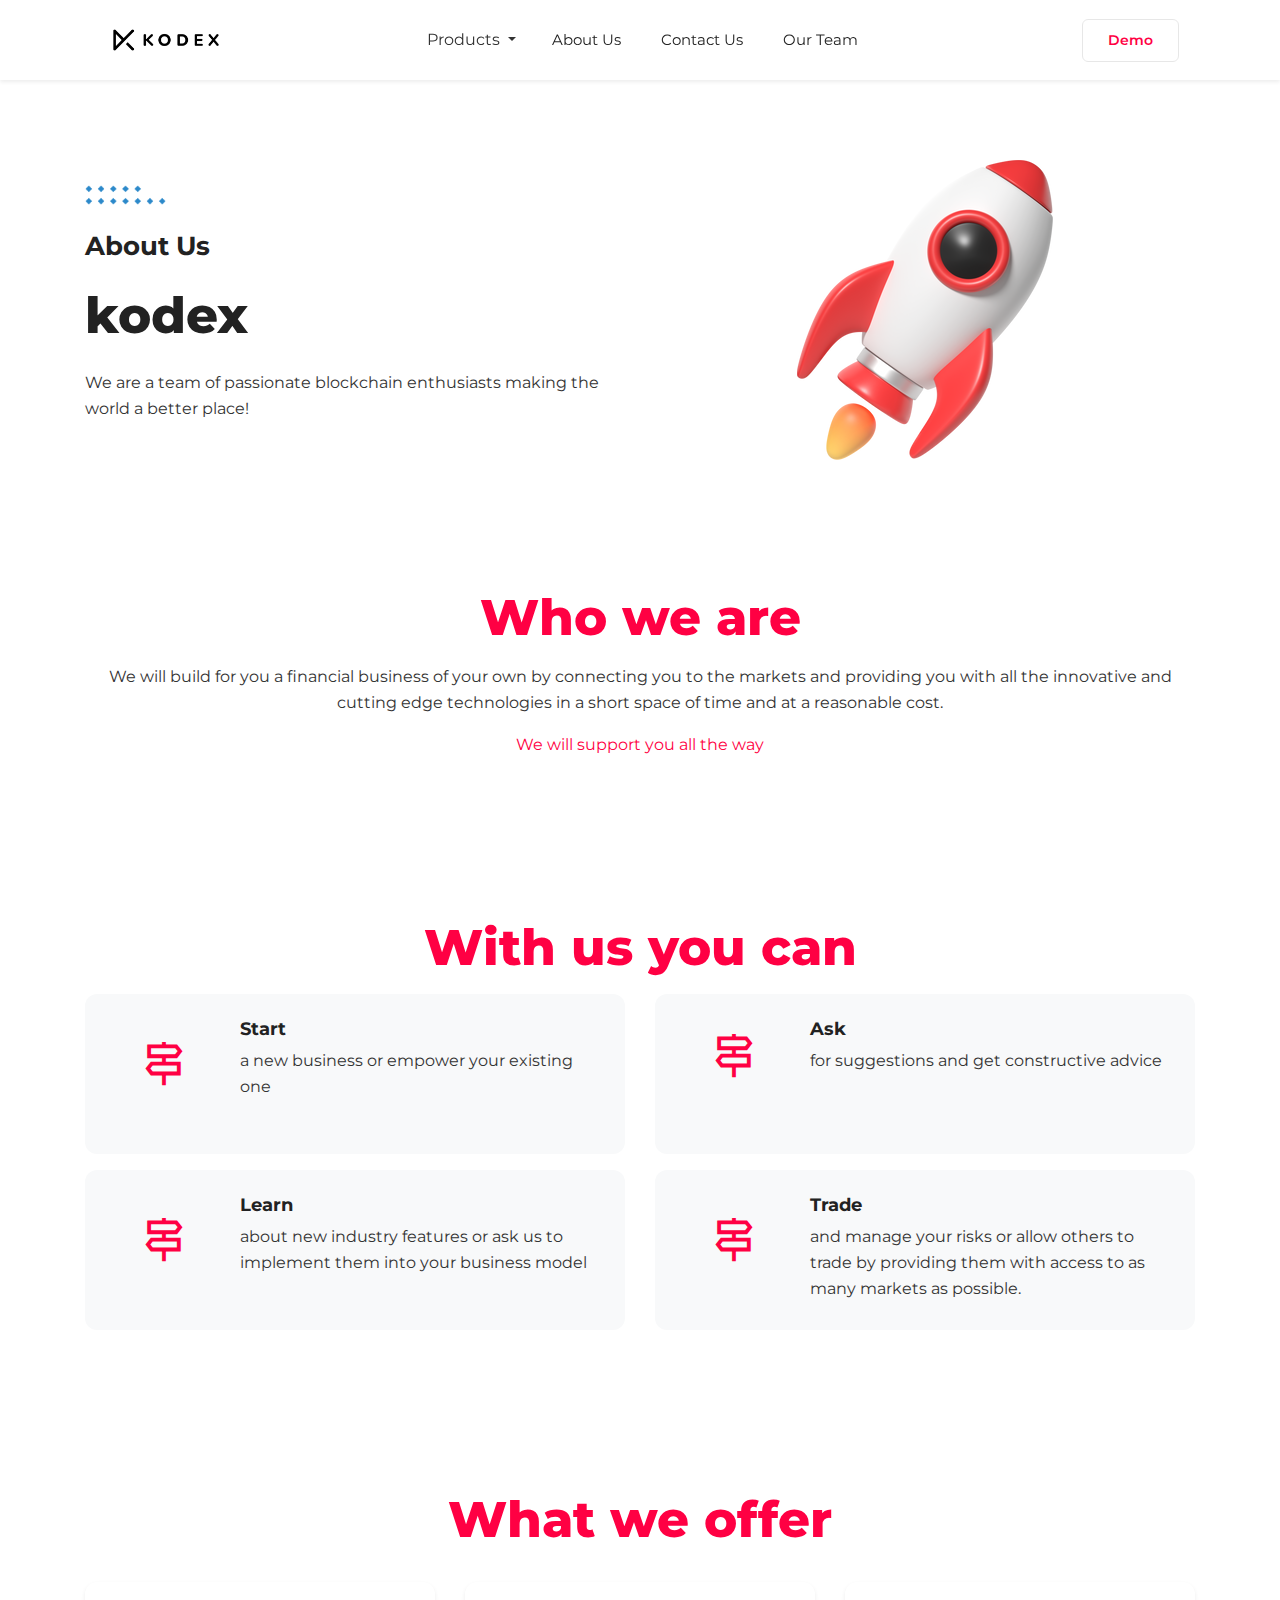
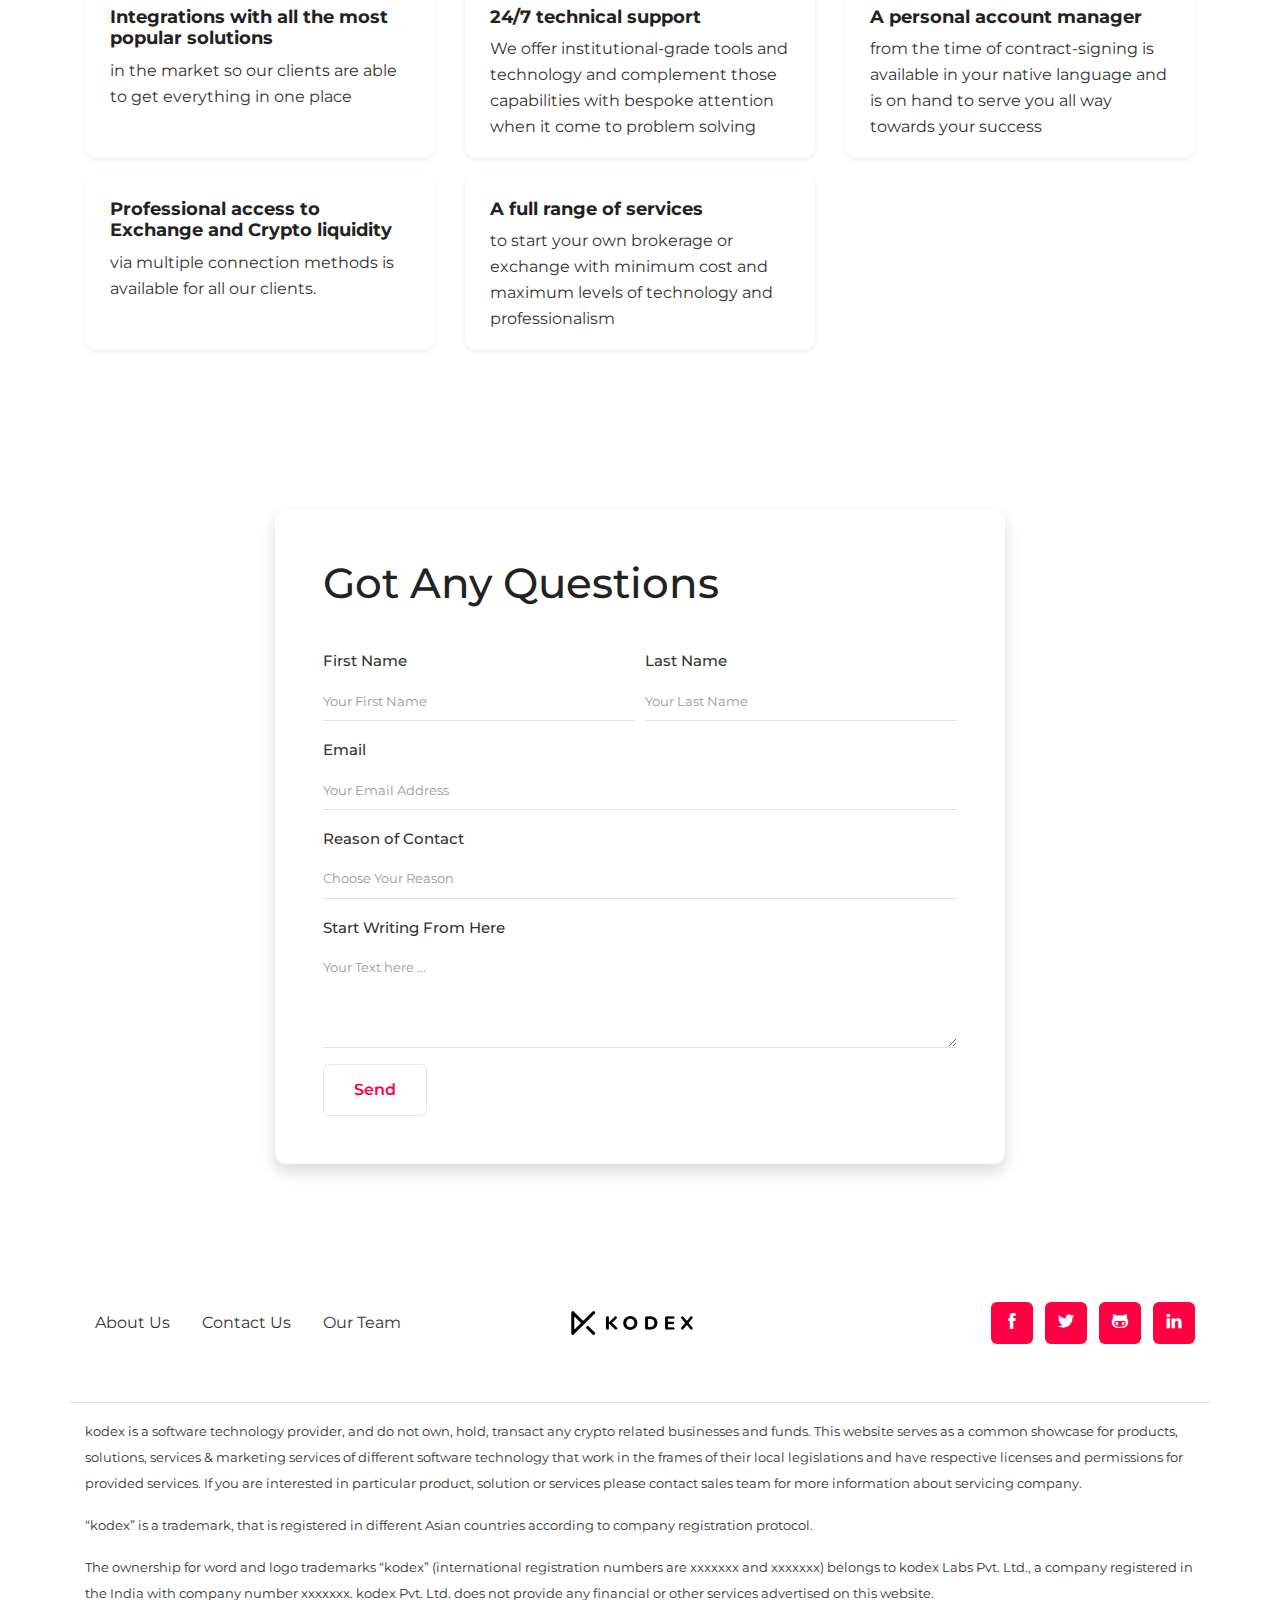
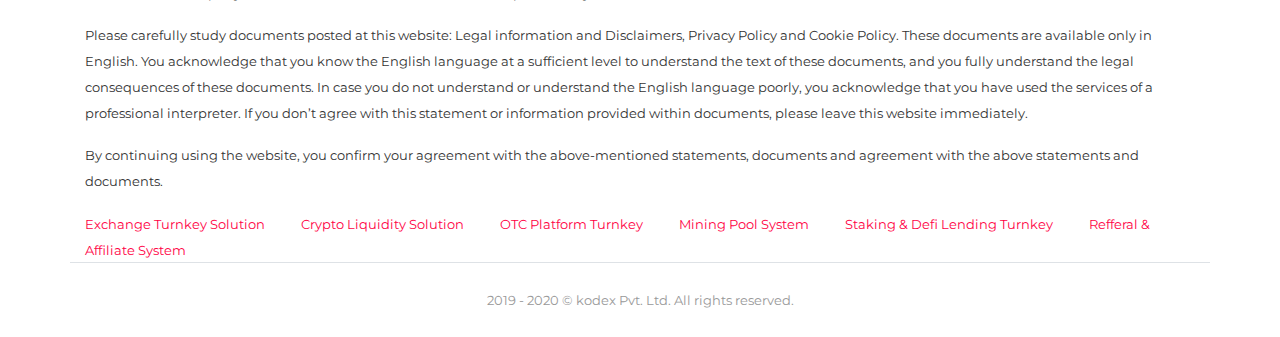
==== about.html @ bc62497e "Initial Commit" ====
<!DOCTYPE html>
<html lang="en">

<head>
  <meta charset="utf-8" />
  <title>About Us</title>
  <!-- mobile responsive meta -->
  <meta name="viewport" content="width=device-width, initial-scale=1, maximum-scale=1" />
  <!--Favicon-->
  <link rel="shortcut icon" href="images/favicon.ico" type="image/x-icon" />
  <link rel="icon" href="images/favicon.ico" type="image/x-icon" />

  <!-- ** Plugins Needed for the Project ** -->
  <!-- plugins -->
  <link rel="stylesheet" href="plugins/bootstrap/bootstrap.min.css" />
  <link rel="stylesheet" href="plugins/themify-icons/themify-icons.css" />
  <!-- Main Stylesheet -->
  <link href="css/style.css" rel="stylesheet" />
  <style></style>
</head>

<body>

  <header class="sticky-top navigation shadow-sm">
    <div class="container">
      <nav class="navbar navbar-expand-lg navbar-light bg-transparent">
        <a class="navbar-brand" href="index.html"><img class="" width="130px" src="images/logo.png" alt="kodex" /></a>
        <button class="navbar-toggler border-0" type="button" data-toggle="collapse" data-target="#navigation">
          <i class="ti-align-right h4 text-dark"></i>
        </button>
        <div class="collapse navbar-collapse text-center" id="navigation">
          <ul class="navbar-nav mx-auto align-items-center">
            <li class="nav-item dropdown">
              <a class="dropdown-toggle" type="button" id="dropdownMenuButton" data-toggle="dropdown"
                aria-haspopup="true" aria-expanded="false">
                Products
              </a>
              <div class="dropdown-menu" aria-labelledby="dropdownMenuButton">
                <a class="dropdown-item" href="#">Action</a>
                <a class="dropdown-item" href="#">Another action</a>
                <a class="dropdown-item" href="#">Something else here</a>
              </div>
            </li>
            <li class="nav-item ml-3">
              <a class="nav-link" href="about.html">About Us</a>
            </li>
            <li class="nav-item">
              <a class="nav-link" href="contact.html">Contact Us</a>
            </li>
            <li class="nav-item">
              <a class="nav-link" href="team.html">Our Team</a>
            </li>
          </ul>
          <a href="contact.html" class="btn btn-sm btn-primary ml-lg-4">Demo</a>
        </div>
      </nav>
    </div>
  </header>


  <!-- banner -->
  <section class="section pb-5">
    <div class="container">
      <div class="row justify-content-between align-items-center">
        <div class="col-lg-6 text-center text-lg-left">
          <img src="images/dots.png" alt="" class="img-fluid" width="15%">
          <h4 class="my-4">About Us</h4>
          <h1 class="mb-4">kodex</h1>
          <p>We are a team of passionate blockchain enthusiasts making the world a better place!</p>
        </div>
        <div class="col-lg-6 d-lg-block d-block text-center">
          <img src="images/26.png" alt="illustration" class="img-fluid" />
        </div>
      </div>
    </div>
  </section>
  <!-- /banner -->

  <!-- One-Stop Solution -->
  <section class="section">
    <div class="container text-center">
      <h1 class="section-title mb-3 text-center text-red">Who we are</h1>
      <p class="my-3 text-center">We will build for you a financial business of your own by connecting you to the
        markets and providing you with all the innovative and cutting edge
        technologies in a short space of time and at a reasonable cost.</p>
      <a href="" class="text-center text-red">We will support you all the way</a>

    </div>
  </section>
  <!-- /One-Stop Solution -->

  <!-- One-Stop Solution -->
  <section class="section">
    <div class="container">
      <h1 class="section-title mb-3 text-center text-red">With us you can</h1>
      <div class="row">
        <div class="col-lg-6 col-12">
          <div class="card bg-light">
            <div class="card-body" style="height:10rem;">
              <div class="row">
                <div class="col-lg-3 pt-4 pl-5">
                  <span class="ti-direction-alt text-red h2"></span>
                </div>
                <div class="col-lg-9">
                  <h6>Start</h6>
                  <p>a new business or empower your existing one</p>
                </div>
              </div>
            </div>
          </div>
        </div>
        <div class="col-lg-6 col-12">
          <div class="card bg-light">
            <div class="card-body" style="height:10rem;">
              <div class="row">
                <div class="col-lg-3 pt-3 pl-5">
                  <span class="ti-direction-alt text-red h2"></span>
                </div>
                <div class="col-lg-9">
                  <h6>Ask</h6>
                  <p>for suggestions and get constructive advice</p>
                </div>
              </div>
            </div>
          </div>
        </div>
        <div class="col-lg-6 col-12 mt-3">
          <div class="card bg-light">
            <div class="card-body" style="height:10rem;">
              <div class="row">
                <div class="col-lg-3 pt-4 pl-5">
                  <span class="ti-direction-alt text-red h2"></span>
                </div>
                <div class="col-lg-9">
                  <h6>Learn</h6>
                  <p>about new industry features or ask us to implement them into your business model</p>
                </div>
              </div>
            </div>
          </div>
        </div>
        <div class="col-lg-6 col-12 mt-3">
          <div class="card bg-light">
            <div class="card-body" style="height:10rem;">
              <div class="row">
                <div class="col-lg-3 pt-4 pl-5">
                  <span class="ti-direction-alt text-red h2"></span>
                </div>
                <div class="col-lg-9">
                  <h6>Trade</h6>
                  <p>and manage your risks or allow others to trade by providing them with access to as many markets as
                    possible.</p>
                </div>
              </div>
            </div>
          </div>
        </div>
      </div>
    </div>
  </section>
  <!-- /One-Stop Solution -->

  <!-- One-Stop Solution -->
  <section class="section">
    <div class="container">
      <h1 class="section-title mb-3 text-center text-red">What we offer</h1>
      <div class="row">

        <div class="col-lg-4 col-12 mt-3">
          <div class="card shadow-sm">
            <div class="card-body pb-0" style="height:11rem;">
              <h6>Integrations with all the most popular solutions</h6>
              <p>in the market so our clients are able to get everything in one place</p>
            </div>
          </div>
        </div>
        <div class="col-lg-4 col-12 mt-3">
          <div class="card shadow-sm">
            <div class="card-body pb-0" style="height:11rem;">
              <h6>24/7 technical support</h6>
              <p>We offer institutional-grade tools and technology and complement those capabilities with bespoke
                attention when it come to problem solving</p>
            </div>
          </div>
        </div>
        <div class="col-lg-4 col-12 mt-3">
          <div class="card shadow-sm">
            <div class="card-body pb-0" style="height:11rem;">
              <h6>A personal account manager</h6>
              <p>from the time of contract-signing is available in your native language and is on hand to serve you all
                way towards your success</p>
            </div>
          </div>
        </div>
        <div class="col-lg-4 col-12 mt-3">
          <div class="card shadow-sm">
            <div class="card-body pb-0" style="height:11rem;">
              <h6>Professional access to Exchange and Crypto liquidity</h6>
              <p>via multiple connection methods is available for all our clients.</p>
            </div>
          </div>
        </div>
        <div class="col-lg-4 col-12 mt-3">
          <div class="card shadow-sm">
            <div class="card-body pb-0" style="height:11rem;">
              <h6>A full range of services</h6>
              <p>to start your own brokerage or exchange with minimum cost and maximum levels of technology and
                professionalism</p>
            </div>
          </div>
        </div>

      </div>
    </div>
  </section>
  <!-- /One-Stop Solution -->

  <section class="section">
    <div class="container">
      <div class="row justify-content-center">
        <div class="col-lg-8">
          <div class="p-5 shadow rounded content">
            <h2 class="section-title">Got Any Questions</h2>
            <form method="POST" action="#">
              <div class="form-row">
                <div class="form-group col-md-6">
                  <label for="fname">First Name</label>
                  <input type="text" class="form-control" id="fname" name="fname" placeholder="Your First Name"
                    required>
                </div>
                <div class="form-group col-md-6">
                  <label for="lname">Last Name</label>
                  <input type="text" class="form-control" id="lname" name="lname" placeholder="Your Last Name">
                </div>
              </div>
              <div class="form-group">
                <label for="email">Email</label>
                <input type="email" class="form-control" id="email" name="email" placeholder="Your Email Address"
                  required>
              </div>
              <div class="form-group">
                <label for="reason">Reason of Contact</label>
                <select id="reason" class="form-control custom-select" name="reason" required>
                  <option selected disabled>Choose Your Reason</option>
                  <option value="business">Business</option>
                  <option value="ticket">Ticket</option>
                  <option value="project">Project</option>
                </select>
              </div>
              <div class="form-group">
                <label for="message">Start Writing From Here</label>
                <textarea name="message" id="message" class="form-control" placeholder="Your Text here ..."></textarea>
              </div>
              <button type="submit" class="btn btn-primary">Send</button>
            </form>
          </div>
        </div>
      </div>
    </div>
  </section>


  <footer>
    <div class="container">
      <div class="row align-items-center border-bottom py-5">
        <div class="col-lg-4">
          <ul class="list-inline footer-menu text-center text-lg-left">
            <li class="list-inline-item">
              <a href="about.html">About Us</a>
            </li>
            <li class="list-inline-item">
              <a href="contact.html">Contact Us</a>
            </li>
            <li class="list-inline-item"><a href="team.html">Our Team</a></li>
          </ul>
        </div>
        <div class="col-lg-4 text-center mb-4 mb-lg-0">
          <a class="navbar-brand" href="index.html">
            <img width="150px" src="images/logo.png" alt="theme" />
          </a>
        </div>
        <div class="col-lg-4">
          <ul class="list-inline social-icons text-lg-right text-center">
            <li class="list-inline-item">
              <a href="#"><i class="ti-facebook"></i></a>
            </li>
            <li class="list-inline-item">
              <a href="#"><i class="ti-twitter-alt"></i></a>
            </li>
            <li class="list-inline-item">
              <a href="#"><i class="ti-github"></i></a>
            </li>
            <li class="list-inline-item">
              <a href="#"><i class="ti-linkedin"></i></a>
            </li>
          </ul>
        </div>
      </div>
      <div class="row border-bottom">
        <div class="col-lg-12 col-12">
          <p class="small my-3">
            kodex is a software technology provider, and do not own, hold, transact any crypto related businesses
            and funds. This website serves as a common showcase for products, solutions, services & marketing services
            of different software technology that work in the frames of their local legislations and have respective
            licenses and permissions for provided services. If you are interested in particular product, solution or
            services please contact sales team for more information about servicing company.
          </p>
          <p class="small mb-3">
            “kodex” is a trademark, that is registered in different Asian countries according to company
            registration protocol.
          </p>
          <p class="small mb-3">
            The ownership for word and logo trademarks “kodex” (international registration numbers are xxxxxxx and
            xxxxxxx) belongs to kodex Labs Pvt. Ltd., a company registered in the India with company number xxxxxxx.
            kodex Pvt. Ltd. does not provide any financial or other services advertised on this website.
          </p>
          <p class="small mb-3">
            Please carefully study documents posted at this website: Legal information and Disclaimers, Privacy Policy
            and Cookie Policy. These documents are available only in English. You acknowledge that you know the English
            language at a sufficient level to understand the text of these documents, and you fully understand the legal
            consequences of these documents. In case you do not understand or understand the English language poorly,
            you acknowledge that you have used the services of a professional interpreter. If you don’t agree with this
            statement or information provided within documents, please leave this website immediately.
          </p>
          <p class="small mb-3">
            By continuing using the website, you confirm your agreement with the above-mentioned statements, documents
            and agreement with the above statements and documents.
          </p>
          <span class="my-3 mr-3">
            <a class="small text-red" href="about.html">Exchange Turnkey Solution</a>
          </span>
          <span class="m-3">
            <a class="small text-red" href="contact.html">Crypto Liquidity Solution</a>
          </span>
          <span class="m-3">
            <a class="small text-red" href="team.html">OTC Platform Turnkey</a>
          </span>
          <span class="m-3">
            <a class="small text-red" href="about.html">Mining Pool System</a>
          </span>
          <span class="m-3">
            <a class="small text-red" href="contact.html">Staking & Defi Lending Turnkey</a>
          </span>
          <span class="m-3">
            <a class="small text-red" href="team.html">Refferal & Affiliate System</a>
          </span>
        </div>
      </div>
      <div class="py-4 text-center">
        <small class="text-light">2019 - 2020 © kodex Pvt. Ltd. All rights reserved.</small>
      </div>
    </div>
  </footer>

  <!-- plugins -->
  <script src="plugins/jQuery/jquery.min.js"></script>
  <script src="plugins/bootstrap/bootstrap.min.js"></script>
  <!-- <script src="plugins/masonry/masonry.min.js"></script> -->
  <!-- <script src="plugins/clipboard/clipboard.min.js"></script> -->
  <!-- <script src="plugins/match-height/jquery.matchHeight-min.js"></script> -->
  <script src="js/script.js"></script>

</body>

</html>
---- plugins/themify-icons/themify-icons.css ----
@font-face{font-family:themify;src:url(fonts/themify.eot?-fvbane);src:url(fonts/themify.eot?#iefix-fvbane) format('embedded-opentype'),url(fonts/themify.woff?-fvbane) format('woff'),url(fonts/themify.ttf?-fvbane) format('truetype'),url(fonts/themify.svg?-fvbane#themify) format('svg');font-weight:400;font-style:normal}[class*=" ti-"],[class^=ti-]{font-family:themify;speak:none;font-style:normal;font-weight:400;font-variant:normal;text-transform:none;line-height:1;-webkit-font-smoothing:antialiased;-moz-osx-font-smoothing:grayscale}.ti-wand:before{content:"\e600"}.ti-volume:before{content:"\e601"}.ti-user:before{content:"\e602"}.ti-unlock:before{content:"\e603"}.ti-unlink:before{content:"\e604"}.ti-trash:before{content:"\e605"}.ti-thought:before{content:"\e606"}.ti-target:before{content:"\e607"}.ti-tag:before{content:"\e608"}.ti-tablet:before{content:"\e609"}.ti-star:before{content:"\e60a"}.ti-spray:before{content:"\e60b"}.ti-signal:before{content:"\e60c"}.ti-shopping-cart:before{content:"\e60d"}.ti-shopping-cart-full:before{content:"\e60e"}.ti-settings:before{content:"\e60f"}.ti-search:before{content:"\e610"}.ti-zoom-in:before{content:"\e611"}.ti-zoom-out:before{content:"\e612"}.ti-cut:before{content:"\e613"}.ti-ruler:before{content:"\e614"}.ti-ruler-pencil:before{content:"\e615"}.ti-ruler-alt:before{content:"\e616"}.ti-bookmark:before{content:"\e617"}.ti-bookmark-alt:before{content:"\e618"}.ti-reload:before{content:"\e619"}.ti-plus:before{content:"\e61a"}.ti-pin:before{content:"\e61b"}.ti-pencil:before{content:"\e61c"}.ti-pencil-alt:before{content:"\e61d"}.ti-paint-roller:before{content:"\e61e"}.ti-paint-bucket:before{content:"\e61f"}.ti-na:before{content:"\e620"}.ti-mobile:before{content:"\e621"}.ti-minus:before{content:"\e622"}.ti-medall:before{content:"\e623"}.ti-medall-alt:before{content:"\e624"}.ti-marker:before{content:"\e625"}.ti-marker-alt:before{content:"\e626"}.ti-arrow-up:before{content:"\e627"}.ti-arrow-right:before{content:"\e628"}.ti-arrow-left:before{content:"\e629"}.ti-arrow-down:before{content:"\e62a"}.ti-lock:before{content:"\e62b"}.ti-location-arrow:before{content:"\e62c"}.ti-link:before{content:"\e62d"}.ti-layout:before{content:"\e62e"}.ti-layers:before{content:"\e62f"}.ti-layers-alt:before{content:"\e630"}.ti-key:before{content:"\e631"}.ti-import:before{content:"\e632"}.ti-image:before{content:"\e633"}.ti-heart:before{content:"\e634"}.ti-heart-broken:before{content:"\e635"}.ti-hand-stop:before{content:"\e636"}.ti-hand-open:before{content:"\e637"}.ti-hand-drag:before{content:"\e638"}.ti-folder:before{content:"\e639"}.ti-flag:before{content:"\e63a"}.ti-flag-alt:before{content:"\e63b"}.ti-flag-alt-2:before{content:"\e63c"}.ti-eye:before{content:"\e63d"}.ti-export:before{content:"\e63e"}.ti-exchange-vertical:before{content:"\e63f"}.ti-desktop:before{content:"\e640"}.ti-cup:before{content:"\e641"}.ti-crown:before{content:"\e642"}.ti-comments:before{content:"\e643"}.ti-comment:before{content:"\e644"}.ti-comment-alt:before{content:"\e645"}.ti-close:before{content:"\e646"}.ti-clip:before{content:"\e647"}.ti-angle-up:before{content:"\e648"}.ti-angle-right:before{content:"\e649"}.ti-angle-left:before{content:"\e64a"}.ti-angle-down:before{content:"\e64b"}.ti-check:before{content:"\e64c"}.ti-check-box:before{content:"\e64d"}.ti-camera:before{content:"\e64e"}.ti-announcement:before{content:"\e64f"}.ti-brush:before{content:"\e650"}.ti-briefcase:before{content:"\e651"}.ti-bolt:before{content:"\e652"}.ti-bolt-alt:before{content:"\e653"}.ti-blackboard:before{content:"\e654"}.ti-bag:before{content:"\e655"}.ti-move:before{content:"\e656"}.ti-arrows-vertical:before{content:"\e657"}.ti-arrows-horizontal:before{content:"\e658"}.ti-fullscreen:before{content:"\e659"}.ti-arrow-top-right:before{content:"\e65a"}.ti-arrow-top-left:before{content:"\e65b"}.ti-arrow-circle-up:before{content:"\e65c"}.ti-arrow-circle-right:before{content:"\e65d"}.ti-arrow-circle-left:before{content:"\e65e"}.ti-arrow-circle-down:before{content:"\e65f"}.ti-angle-double-up:before{content:"\e660"}.ti-angle-double-right:before{content:"\e661"}.ti-angle-double-left:before{content:"\e662"}.ti-angle-double-down:before{content:"\e663"}.ti-zip:before{content:"\e664"}.ti-world:before{content:"\e665"}.ti-wheelchair:before{content:"\e666"}.ti-view-list:before{content:"\e667"}.ti-view-list-alt:before{content:"\e668"}.ti-view-grid:before{content:"\e669"}.ti-uppercase:before{content:"\e66a"}.ti-upload:before{content:"\e66b"}.ti-underline:before{content:"\e66c"}.ti-truck:before{content:"\e66d"}.ti-timer:before{content:"\e66e"}.ti-ticket:before{content:"\e66f"}.ti-thumb-up:before{content:"\e670"}.ti-thumb-down:before{content:"\e671"}.ti-text:before{content:"\e672"}.ti-stats-up:before{content:"\e673"}.ti-stats-down:before{content:"\e674"}.ti-split-v:before{content:"\e675"}.ti-split-h:before{content:"\e676"}.ti-smallcap:before{content:"\e677"}.ti-shine:before{content:"\e678"}.ti-shift-right:before{content:"\e679"}.ti-shift-left:before{content:"\e67a"}.ti-shield:before{content:"\e67b"}.ti-notepad:before{content:"\e67c"}.ti-server:before{content:"\e67d"}.ti-quote-right:before{content:"\e67e"}.ti-quote-left:before{content:"\e67f"}.ti-pulse:before{content:"\e680"}.ti-printer:before{content:"\e681"}.ti-power-off:before{content:"\e682"}.ti-plug:before{content:"\e683"}.ti-pie-chart:before{content:"\e684"}.ti-paragraph:before{content:"\e685"}.ti-panel:before{content:"\e686"}.ti-package:before{content:"\e687"}.ti-music:before{content:"\e688"}.ti-music-alt:before{content:"\e689"}.ti-mouse:before{content:"\e68a"}.ti-mouse-alt:before{content:"\e68b"}.ti-money:before{content:"\e68c"}.ti-microphone:before{content:"\e68d"}.ti-menu:before{content:"\e68e"}.ti-menu-alt:before{content:"\e68f"}.ti-map:before{content:"\e690"}.ti-map-alt:before{content:"\e691"}.ti-loop:before{content:"\e692"}.ti-location-pin:before{content:"\e693"}.ti-list:before{content:"\e694"}.ti-light-bulb:before{content:"\e695"}.ti-Italic:before{content:"\e696"}.ti-info:before{content:"\e697"}.ti-infinite:before{content:"\e698"}.ti-id-badge:before{content:"\e699"}.ti-hummer:before{content:"\e69a"}.ti-home:before{content:"\e69b"}.ti-help:before{content:"\e69c"}.ti-headphone:before{content:"\e69d"}.ti-harddrives:before{content:"\e69e"}.ti-harddrive:before{content:"\e69f"}.ti-gift:before{content:"\e6a0"}.ti-game:before{content:"\e6a1"}.ti-filter:before{content:"\e6a2"}.ti-files:before{content:"\e6a3"}.ti-file:before{content:"\e6a4"}.ti-eraser:before{content:"\e6a5"}.ti-envelope:before{content:"\e6a6"}.ti-download:before{content:"\e6a7"}.ti-direction:before{content:"\e6a8"}.ti-direction-alt:before{content:"\e6a9"}.ti-dashboard:before{content:"\e6aa"}.ti-control-stop:before{content:"\e6ab"}.ti-control-shuffle:before{content:"\e6ac"}.ti-control-play:before{content:"\e6ad"}.ti-control-pause:before{content:"\e6ae"}.ti-control-forward:before{content:"\e6af"}.ti-control-backward:before{content:"\e6b0"}.ti-cloud:before{content:"\e6b1"}.ti-cloud-up:before{content:"\e6b2"}.ti-cloud-down:before{content:"\e6b3"}.ti-clipboard:before{content:"\e6b4"}.ti-car:before{content:"\e6b5"}.ti-calendar:before{content:"\e6b6"}.ti-book:before{content:"\e6b7"}.ti-bell:before{content:"\e6b8"}.ti-basketball:before{content:"\e6b9"}.ti-bar-chart:before{content:"\e6ba"}.ti-bar-chart-alt:before{content:"\e6bb"}.ti-back-right:before{content:"\e6bc"}.ti-back-left:before{content:"\e6bd"}.ti-arrows-corner:before{content:"\e6be"}.ti-archive:before{content:"\e6bf"}.ti-anchor:before{content:"\e6c0"}.ti-align-right:before{content:"\e6c1"}.ti-align-left:before{content:"\e6c2"}.ti-align-justify:before{content:"\e6c3"}.ti-align-center:before{content:"\e6c4"}.ti-alert:before{content:"\e6c5"}.ti-alarm-clock:before{content:"\e6c6"}.ti-agenda:before{content:"\e6c7"}.ti-write:before{content:"\e6c8"}.ti-window:before{content:"\e6c9"}.ti-widgetized:before{content:"\e6ca"}.ti-widget:before{content:"\e6cb"}.ti-widget-alt:before{content:"\e6cc"}.ti-wallet:before{content:"\e6cd"}.ti-video-clapper:before{content:"\e6ce"}.ti-video-camera:before{content:"\e6cf"}.ti-vector:before{content:"\e6d0"}.ti-themify-logo:before{content:"\e6d1"}.ti-themify-favicon:before{content:"\e6d2"}.ti-themify-favicon-alt:before{content:"\e6d3"}.ti-support:before{content:"\e6d4"}.ti-stamp:before{content:"\e6d5"}.ti-split-v-alt:before{content:"\e6d6"}.ti-slice:before{content:"\e6d7"}.ti-shortcode:before{content:"\e6d8"}.ti-shift-right-alt:before{content:"\e6d9"}.ti-shift-left-alt:before{content:"\e6da"}.ti-ruler-alt-2:before{content:"\e6db"}.ti-receipt:before{content:"\e6dc"}.ti-pin2:before{content:"\e6dd"}.ti-pin-alt:before{content:"\e6de"}.ti-pencil-alt2:before{content:"\e6df"}.ti-palette:before{content:"\e6e0"}.ti-more:before{content:"\e6e1"}.ti-more-alt:before{content:"\e6e2"}.ti-microphone-alt:before{content:"\e6e3"}.ti-magnet:before{content:"\e6e4"}.ti-line-double:before{content:"\e6e5"}.ti-line-dotted:before{content:"\e6e6"}.ti-line-dashed:before{content:"\e6e7"}.ti-layout-width-full:before{content:"\e6e8"}.ti-layout-width-default:before{content:"\e6e9"}.ti-layout-width-default-alt:before{content:"\e6ea"}.ti-layout-tab:before{content:"\e6eb"}.ti-layout-tab-window:before{content:"\e6ec"}.ti-layout-tab-v:before{content:"\e6ed"}.ti-layout-tab-min:before{content:"\e6ee"}.ti-layout-slider:before{content:"\e6ef"}.ti-layout-slider-alt:before{content:"\e6f0"}.ti-layout-sidebar-right:before{content:"\e6f1"}.ti-layout-sidebar-none:before{content:"\e6f2"}.ti-layout-sidebar-left:before{content:"\e6f3"}.ti-layout-placeholder:before{content:"\e6f4"}.ti-layout-menu:before{content:"\e6f5"}.ti-layout-menu-v:before{content:"\e6f6"}.ti-layout-menu-separated:before{content:"\e6f7"}.ti-layout-menu-full:before{content:"\e6f8"}.ti-layout-media-right-alt:before{content:"\e6f9"}.ti-layout-media-right:before{content:"\e6fa"}.ti-layout-media-overlay:before{content:"\e6fb"}.ti-layout-media-overlay-alt:before{content:"\e6fc"}.ti-layout-media-overlay-alt-2:before{content:"\e6fd"}.ti-layout-media-left-alt:before{content:"\e6fe"}.ti-layout-media-left:before{content:"\e6ff"}.ti-layout-media-center-alt:before{content:"\e700"}.ti-layout-media-center:before{content:"\e701"}.ti-layout-list-thumb:before{content:"\e702"}.ti-layout-list-thumb-alt:before{content:"\e703"}.ti-layout-list-post:before{content:"\e704"}.ti-layout-list-large-image:before{content:"\e705"}.ti-layout-line-solid:before{content:"\e706"}.ti-layout-grid4:before{content:"\e707"}.ti-layout-grid3:before{content:"\e708"}.ti-layout-grid2:before{content:"\e709"}.ti-layout-grid2-thumb:before{content:"\e70a"}.ti-layout-cta-right:before{content:"\e70b"}.ti-layout-cta-left:before{content:"\e70c"}.ti-layout-cta-center:before{content:"\e70d"}.ti-layout-cta-btn-right:before{content:"\e70e"}.ti-layout-cta-btn-left:before{content:"\e70f"}.ti-layout-column4:before{content:"\e710"}.ti-layout-column3:before{content:"\e711"}.ti-layout-column2:before{content:"\e712"}.ti-layout-accordion-separated:before{content:"\e713"}.ti-layout-accordion-merged:before{content:"\e714"}.ti-layout-accordion-list:before{content:"\e715"}.ti-ink-pen:before{content:"\e716"}.ti-info-alt:before{content:"\e717"}.ti-help-alt:before{content:"\e718"}.ti-headphone-alt:before{content:"\e719"}.ti-hand-point-up:before{content:"\e71a"}.ti-hand-point-right:before{content:"\e71b"}.ti-hand-point-left:before{content:"\e71c"}.ti-hand-point-down:before{content:"\e71d"}.ti-gallery:before{content:"\e71e"}.ti-face-smile:before{content:"\e71f"}.ti-face-sad:before{content:"\e720"}.ti-credit-card:before{content:"\e721"}.ti-control-skip-forward:before{content:"\e722"}.ti-control-skip-backward:before{content:"\e723"}.ti-control-record:before{content:"\e724"}.ti-control-eject:before{content:"\e725"}.ti-comments-smiley:before{content:"\e726"}.ti-brush-alt:before{content:"\e727"}.ti-youtube:before{content:"\e728"}.ti-vimeo:before{content:"\e729"}.ti-twitter:before{content:"\e72a"}.ti-time:before{content:"\e72b"}.ti-tumblr:before{content:"\e72c"}.ti-skype:before{content:"\e72d"}.ti-share:before{content:"\e72e"}.ti-share-alt:before{content:"\e72f"}.ti-rocket:before{content:"\e730"}.ti-pinterest:before{content:"\e731"}.ti-new-window:before{content:"\e732"}.ti-microsoft:before{content:"\e733"}.ti-list-ol:before{content:"\e734"}.ti-linkedin:before{content:"\e735"}.ti-layout-sidebar-2:before{content:"\e736"}.ti-layout-grid4-alt:before{content:"\e737"}.ti-layout-grid3-alt:before{content:"\e738"}.ti-layout-grid2-alt:before{content:"\e739"}.ti-layout-column4-alt:before{content:"\e73a"}.ti-layout-column3-alt:before{content:"\e73b"}.ti-layout-column2-alt:before{content:"\e73c"}.ti-instagram:before{content:"\e73d"}.ti-google:before{content:"\e73e"}.ti-github:before{content:"\e73f"}.ti-flickr:before{content:"\e740"}.ti-facebook:before{content:"\e741"}.ti-dropbox:before{content:"\e742"}.ti-dribbble:before{content:"\e743"}.ti-apple:before{content:"\e744"}.ti-android:before{content:"\e745"}.ti-save:before{content:"\e746"}.ti-save-alt:before{content:"\e747"}.ti-yahoo:before{content:"\e748"}.ti-wordpress:before{content:"\e749"}.ti-vimeo-alt:before{content:"\e74a"}.ti-twitter-alt:before{content:"\e74b"}.ti-tumblr-alt:before{content:"\e74c"}.ti-trello:before{content:"\e74d"}.ti-stack-overflow:before{content:"\e74e"}.ti-soundcloud:before{content:"\e74f"}.ti-sharethis:before{content:"\e750"}.ti-sharethis-alt:before{content:"\e751"}.ti-reddit:before{content:"\e752"}.ti-pinterest-alt:before{content:"\e753"}.ti-microsoft-alt:before{content:"\e754"}.ti-linux:before{content:"\e755"}.ti-jsfiddle:before{content:"\e756"}.ti-joomla:before{content:"\e757"}.ti-html5:before{content:"\e758"}.ti-flickr-alt:before{content:"\e759"}.ti-email:before{content:"\e75a"}.ti-drupal:before{content:"\e75b"}.ti-dropbox-alt:before{content:"\e75c"}.ti-css3:before{content:"\e75d"}.ti-rss:before{content:"\e75e"}.ti-rss-alt:before{content:"\e75f"}
---- css/style.css ----
@import url("https://fonts.googleapis.com/css?family=Montserrat:300,400,500,600,700,800&display=swap");
body {
  font-family: "Montserrat", sans-serif;
  -webkit-font-smoothing: antialiased;
  font-size: 16px;
  line-height: 1.6;
  color: #333;
}

p,
.paragraph {
  font-weight: 400;
  color: #333;
  font-size: 16px;
  line-height: 26px;
  font-family: "Montserrat", sans-serif;
}

h1,
h2,
h3,
h4,
h5,
h6 {
  color: #222;
  font-family: "Montserrat", sans-serif;
  font-weight: 700;
  line-height: 1.2;
}

h1,
.h1 {
  font-size: 50px;
  font-weight: 800;
}
@media (max-width: 575px) {
  h1,
  .h1 {
    font-size: 36px;
    font-weight: 600;
  }
}

h2,
.h2 {
  font-size: 42px;
  font-weight: 800;
}
@media (max-width: 575px) {
  h2,
  .h2 {
    font-size: 32px;
    font-weight: 600;
  }
}

h3,
.h3 {
  font-size: 32px;
}
@media (max-width: 575px) {
  h3,
  .h3 {
    font-size: 28px;
  }
}

h4,
.h4 {
  font-size: 26px;
}

h5,
.h5 {
  font-size: 22px;
}

h6,
.h6 {
  font-size: 18px;
}

/* Button style */
.btn {
  font-size: 16px;
  font-family: "Montserrat", sans-serif;
  text-transform: capitalize;
  padding: 13px 30px;
  border-radius: 6px;
  border: 1px solid;
  position: relative;
  z-index: 1;
  transition: 0.2s ease;
  font-weight: 600;
}
.btn:hover,
.btn:active,
.btn:focus {
  outline: 0;
  box-shadow: none !important;
}
.btn-sm {
  font-size: 14px;
  padding: 10px 25px;
}

.btn-primary {
  background: #ff0043;
  color: #fff;
  border-color: #ff0043;
}
.btn-primary {
  background: #fff;
  color: #ff0043;
  border-color: #e7e7e7;
}
.btn-primary:active,
.btn-primary:hover,
.btn-primary:focus,
.btn-primary.focus,
.btn-primary.active {
  background: #cc0036 !important;
  border-color: #cc0036 !important;
}

.btn-outline-primary {
  background: transparent;
  color: #ff0043;
  border-color: #ff0043;
}
.btn-outline-primary:active,
.btn-outline-primary:hover,
.btn-outline-primary:focus,
.btn-outline-primary.focus,
.btn-outline-primary.active {
  background: #cc0036 !important;
  border-color: #cc0036 !important;
  color: #fff;
}

body {
  background-color: #fff;
  overflow-x: hidden;
}

::-moz-selection {
  background: #ff3369;
  color: #fff;
}

::selection {
  background: #ff3369;
  color: #fff;
}

/* preloader */
.preloader {
  position: fixed;
  top: 0;
  left: 0;
  right: 0;
  bottom: 0;
  background-color: #fff;
  z-index: 9999;
  display: flex;
  align-items: center;
  justify-content: center;
}

img {
  vertical-align: middle;
  border: 0;
  max-width: 100%;
  height: auto;
}

ul {
  list-style: none;
}

a {
  color: inherit;
}

a,
a:hover,
a:focus {
  text-decoration: none;
}

a,
button,
select {
  cursor: pointer;
  transition: 0.2s ease;
}
a:focus,
button:focus,
select:focus {
  outline: 0;
}

a:hover {
  color: #ff0043;
}

.slick-slide {
  outline: 0;
}

.section {
  padding-top: 80px;
  padding-bottom: 80px;
}
.section-sm {
  padding-top: 50px;
  padding-bottom: 50px;
}
.section-title {
  margin-bottom: 40px;
}

.bg-cover {
  background-size: cover;
  background-position: center center;
  background-repeat: no-repeat;
}

.border-default {
  border-color: #e2e2e2 !important;
}

/* overlay */
.overlay {
  position: relative;
}
.overlay::before {
  position: absolute;
  content: "";
  height: 100%;
  width: 100%;
  top: 0;
  left: 0;
  background: #000;
  opacity: 0.5;
}

.outline-0 {
  outline: 0 !important;
}

.rounded,
.card-icon,
.card {
  border-radius: 12px !important;
}

.shadow,
.card,
.search-wrapper .form-control,
.navigation.nav-bg {
  /* box-shadow: 0px 15px 60px rgba(62, 62, 62, 0.102) !important; */
}

.d-unset {
  display: unset !important;
}

.bg-primary {
  background: #ff0043 !important;
}

.text-primary {
  color: #ff0043 !important;
}

.text-light {
  color: #999 !important;
}

.mb-10 {
  margin-bottom: 10px !important;
}

.mb-20 {
  margin-bottom: 20px !important;
}

.mb-30 {
  margin-bottom: 30px !important;
}

.mb-40 {
  margin-bottom: 40px !important;
}

.mb-50 {
  margin-bottom: 50px !important;
}

.mb-60 {
  margin-bottom: 60px !important;
}

.mb-70 {
  margin-bottom: 70px !important;
}

.mb-80 {
  margin-bottom: 80px !important;
}

.mb-90 {
  margin-bottom: 90px !important;
}

.mb-100 {
  margin-bottom: 100px !important;
}

.zindex-1 {
  z-index: 1;
}

.overflow-hidden {
  overflow: hidden;
}

.font-weight-medium {
  font-weight: 500;
}

.navigation {
  transition: 0.2s ease;
}
.navigation.nav-bg {
  background: #fff;
}
@media (max-width: 991px) {
  .navigation .form-inline {
    width: 100%;
  }
  .navigation .form-inline input {
    width: 100%;
  }
}

.nav-item {
  margin: 0;
}
.nav-item .nav-link {
  text-transform: capitalize;
}

.navbar-light .navbar-nav .nav-link {
  color: #222;
}
.navbar-light .navbar-nav .nav-link:hover {
  color: #ff0043;
}

.navbar-expand-lg .navbar-nav .nav-link {
  padding: 20px;
  font-size: 15px;
}
@media (max-width: 991px) {
  .navbar-expand-lg .navbar-nav .nav-link {
    padding: 10px;
    display: block;
  }
}

.search-wrapper {
  position: relative;
}
.search-wrapper .form-control {
  height: 46px;
  border: 0;
  outline: 0;
}
.search-wrapper .form-control::-moz-placeholder {
  color: #999;
  font-size: 15px;
}
.search-wrapper .form-control::placeholder {
  color: #999;
  font-size: 15px;
}
.search-wrapper .form-control-lg {
  height: 70px;
}
.search-wrapper .form-control.active.focus-visible {
  border-bottom-left-radius: 0;
  border-bottom-right-radius: 0;
}
.search-wrapper button {
  position: absolute;
  right: 10px;
  top: 50%;
  transform: translateY(-50%);
}
.search-wrapper button i {
  color: #ff0043;
}

.card {
  transition: 0.2s ease;
  border: 0;
}
.card-lg .card-body {
  padding: 35px;
}
.card-icon {
  background: #ff0043;
  color: #fff;
  height: 55px;
  width: 60px;
  line-height: 55px;
  text-align: center;
  font-size: 27px;
  display: block;
  margin-top: 40px;
}
.card-text {
  margin-bottom: 0;
}
.card-title {
  font-weight: 700;
}
.card-body {
  padding: 25px;
}
.card:hover {
  /* box-shadow: 0px 15px 60px rgba(62, 62, 62, 0.2) !important; */
}

.social-icons {
  margin-bottom: 0;
}
.social-icons a {
  display: block;
  height: 42px;
  width: 42px;
  line-height: 42px;
  text-align: center;
  color: #fff;
  background: #ff0043;
  border-radius: 6px;
}

.footer-menu {
  margin-bottom: 0;
}
.footer-menu a {
  display: block;
  padding: 10px;
  color: #333;
  transition: 0.2s ease;
}
.footer-menu a:hover {
  color: #ff0043;
}

/* sidenav */
.sidenav {
  border-right: 1px solid #e2e2e2;
  padding-right: 20px;
}
.sidenav ul {
  padding-left: 10px;
}
.sidenav > li a {
  padding: 20px 0;
  color: #222;
  display: block;
  font-size: 18px;
  font-weight: 500;
}
.sidenav > li:not(:last-child) {
  border-bottom: 1px solid #e2e2e2;
}
.sidenav .sidelist ul {
  display: none;
}
.sidenav .parent > a {
  color: #ff0043 !important;
  position: relative;
  margin-left: 10px;
}
.sidenav .parent > a::before {
  position: absolute;
  content: "";
  left: -10px;
  top: 25%;
  height: 50%;
  width: 1px;
  background: #ff0043;
}
.sidenav .parent ul {
  display: block;
  margin-bottom: 10px;
}
.sidenav .parent ul a {
  padding: 5px 0;
  font-size: 14px;
  font-weight: 400;
  color: #222;
}
.sidenav .parent ul li.active > a {
  margin-left: 10px;
}
.sidenav .parent ul li.active > a::before {
  height: 5px;
  width: 5px;
  border-radius: 50%;
  display: block;
  top: 13px;
}

/* /sidenav */
.page-list {
  list-style-type: none;
}
.page-list a {
  display: none;
}
.page-list ul {
  padding: 0;
}
.page-list ul a {
  display: inline-block;
  padding: 7px 0;
  font-size: 20px;
  color: #222;
}

.pagination {
  margin-top: 50px;
  justify-content: space-between;
}
.pagination a {
  color: #ff0043;
  font-size: 18px;
  font-weight: 500;
}
.pagination i {
  line-height: 1.6;
}

.code-tabs {
  border: 1px solid #e2e2e2;
  overflow: hidden;
  margin-bottom: 20px;
}
.code-tabs .nav-tabs {
  margin-bottom: 0;
}
.code-tabs .nav-tabs .nav-item {
  padding-left: 0;
  border-right: 1px solid #e2e2e2;
}
.code-tabs .nav-tabs .nav-item .nav-link {
  text-decoration: none;
  font-weight: 500;
  border: 0;
}
.code-tabs .nav-tabs .nav-item::before {
  display: none;
}
.code-tabs .nav-tabs .nav-item.active {
  background: #ff0043;
}
.code-tabs .nav-tabs .nav-item.active .nav-link {
  color: #fff;
}
.code-tabs .tab-content {
  padding: 20px 15px;
}

pre {
  position: relative;
}
pre .copy-to-clipboard {
  background: #ff0043;
  color: #fff;
  cursor: pointer;
  padding: 4px 5px;
  line-height: 1;
  font-size: 12px;
  font-weight: 500;
  border-radius: 4px;
  position: absolute;
  right: 10px;
  top: 10px;
}

:not(pre) > code + span.copy-to-clipboard {
  display: none;
}

.autocomplete-suggestions {
  border: 0;
  border-radius: 0 0 6px 6px;
  box-shadow: 0px 50px 60px rgba(62, 62, 62, 0.102) !important;
  background: #fff;
}
.autocomplete-suggestions .autocomplete-suggestion {
  transition: 0.2s ease;
  padding: 10px;
  font-weight: 500;
}
.autocomplete-suggestions .autocomplete-suggestion.selected {
  background: #ff0043;
}

.search-item a {
  color: #222;
  display: block;
}
.search-item a:hover {
  color: #ff0043;
}
.search-item:not(:last-child) {
  border-bottom: 1px solid #e2e2e2;
}

.form-group label {
  font-size: 15px;
  font-weight: 500;
}
.form-group .form-control {
  height: 40px;
  background: transparent;
  border: 0;
  border-bottom: 1px solid #e2e2e2;
  border-radius: 0;
  padding: 10px 0;
}
.form-group .form-control::-moz-placeholder {
  font-size: 13px;
  color: #999;
}
.form-group .form-control::placeholder {
  font-size: 13px;
  color: #999;
}
.form-group .form-control:focus {
  outline: 0;
  border-color: #ff0043;
  box-shadow: none;
}
.form-group .custom-select {
  font-size: 13px;
  color: #999;
}
.form-group textarea.form-control {
  height: 100px;
}

.badge {
  margin-bottom: 20px;
  font-weight: 500;
  font-size: 15px;
  padding: 5px 10px;
}
.badge.added {
  background: #3778ff;
  color: #fff;
}
.badge.fixed {
  background: #f54773;
  color: #fff;
}
.badge.changed {
  background: #3aaa55;
  color: #fff;
}
.badge.depricated {
  background: #343434;
  color: #fff;
}
.badge.removed {
  background: #3bbfe4;
  color: #fff;
}
.badge.security {
  background: #f53535;
  color: #fff;
}
.badge.unreleased {
  background: #a037ff;
  color: #fff;
}

.collapse-wrapper {
  padding: 5px 15px;
}
.collapse-wrapper .collapse-head {
  text-decoration: none;
  color: #333;
  font-size: 18px;
  font-weight: 500;
  align-items: center;
}

:not(.highlight) pre {
  background: #fbfbfb;
}

.content h1,
.content h2,
.content h3,
.content h4,
.content h5,
.content h6 {
  font-weight: 500;
}
.content strong {
  font-weight: 600;
}
.content a {
  text-decoration: underline;
  color: #ff0043;
}
.content ol,
.content ul {
  padding-left: 20px;
}
.content ol li,
.content ul li {
  margin-bottom: 10px;
}
.content ul {
  padding-left: 0;
  margin-bottom: 20px;
}
.content ul li {
  padding-left: 20px;
  position: relative;
}
.content ul li::before {
  position: absolute;
  content: "";
  height: 8px;
  width: 8px;
  border-radius: 50%;
  background: #ff0043;
  left: 3px;
  top: 8px;
}
.content table {
  width: 100%;
  max-width: 100%;
  margin-bottom: 1rem;
  border: 1px solid #eeeeee;
}
.content table td,
.content table th {
  padding: 0.75rem;
  vertical-align: top;
  margin-bottom: 0;
}
.content tr:not(:last-child) {
  border-bottom: 1px solid #eeeeee;
}
.content th {
  font-weight: 500;
}
.content thead {
  background: #fbfbfb;
  margin-bottom: 0;
}
.content thead tr {
  border-bottom: 1px solid #eeeeee;
}
.content tbody {
  background: #fff;
  margin-bottom: 0;
}
.content .notices {
  margin: 2rem 0;
  position: relative;
  overflow: hidden;
}
.content .notices p {
  padding: 10px;
  margin-bottom: 0;
}
.content .notices p::before {
  position: absolute;
  top: 2px;
  color: #fff;
  font-family: "themify";
  font-weight: 900;
  content: "\e717";
  left: 10px;
}
.content .notices.note p {
  border-top: 30px solid #6ab0de;
  background: #e7f2fa;
}
.content .notices.note p::after {
  content: "Note";
  position: absolute;
  top: 2px;
  color: #fff;
  left: 2rem;
}
.content .notices.tip p {
  border-top: 30px solid #78c578;
  background: #e6f9e6;
}
.content .notices.tip p::after {
  content: "Tip";
  position: absolute;
  top: 2px;
  color: #fff;
  left: 2rem;
}
.content .notices.info p {
  border-top: 30px solid #f0b37e;
  background: #fff2db;
}
.content .notices.info p::after {
  content: "Info";
  position: absolute;
  top: 2px;
  color: #fff;
  left: 2rem;
}
.content .notices.warning p {
  border-top: 30px solid #e06f6c;
  background: #fae2e2;
}
.content .notices.warning p::after {
  content: "Warning";
  position: absolute;
  top: 2px;
  color: #fff;
  left: 2rem;
}
.content blockquote {
  font-size: 20px !important;
  color: #222;
  padding: 20px 40px;
  border-left: 2px solid #ff0043;
  margin: 40px 0;
  font-weight: bold;
  background: #fbfbfb;
}
.content blockquote p {
  margin-bottom: 0 !important;
}
.content pre {
  display: block;
  padding: 9.5px;
  margin: 10px 0px 10px;
}
.content code {
  margin-bottom: 0 !important;
  font-size: 100%;
}
/*# sourceMappingURL=style.css.map */
.ityped-cursor {
  display: none;
}
.text-red {
  color: #ff0043;
}
.card-icon-custom {
  font-size: 50px;
  background: #ff0043;
  padding: 10px;
  border-radius: 50%;
  color: #fff;
  border: 8px solid #fff;
  margin-top: 0px;
  position: absolute;
}
.nav-pills .nav-link.active, .nav-pills .show>.nav-link {
  color: #fff;
  background-color: #ff0043;
}
.rotation-animation {
  display: inline-block; /* or inline, block, etc. depending on your layout */
  animation: rotate 20s infinite linear; /* adjust the duration and timing as needed */
}

@keyframes rotate {
  from {
    transform: rotate(0deg);
  }
  to {
    transform: rotate(360deg);
  }
}


.timeline div {
  padding: 0;
  height: 40px;
}
.timeline hr {
  border-top: 3px solid #ff0043;
  margin: 0;
  top: 17px;
  position: relative;
}
.timeline .col-2 {
  display: flex;
  overflow: hidden;
}
.timeline .corner {
  border: 3px solid #ff0043;
  width: 100%;
  position: relative;
  border-radius: 15px;
}
.timeline .top-right {
  left: 50%;
  top: -50%;
}
.timeline .left-bottom {
  left: -50%;
  top: calc(50% - 3px);
}
.timeline .top-left {
  left: -50%;
  top: -50%;
}
.timeline .right-bottom {
  left: 50%;
  top: calc(50% - 3px);
}
.circle {
  padding: 13px 20px;
  border-radius: 50%;
  background-color: #ff0043;
  color: #fff;
  max-height: 50px;
  z-index: 2;
}
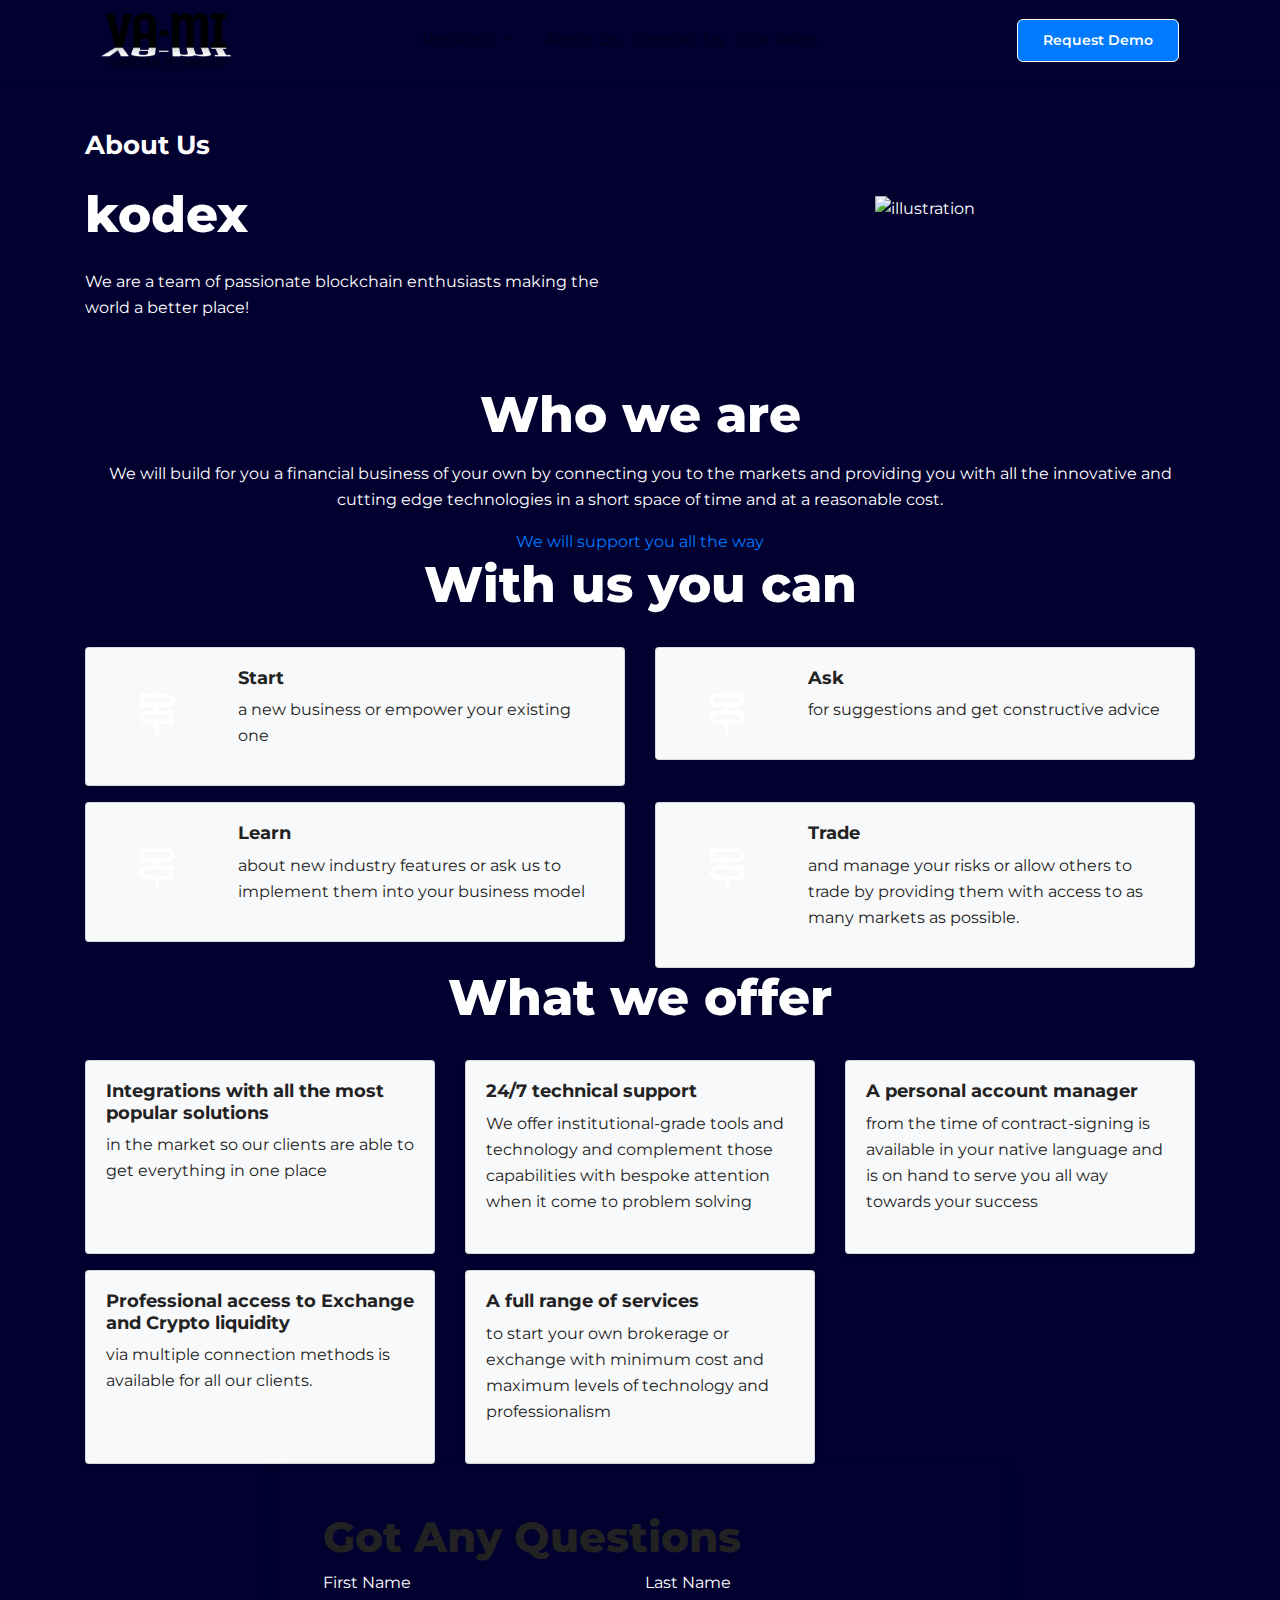
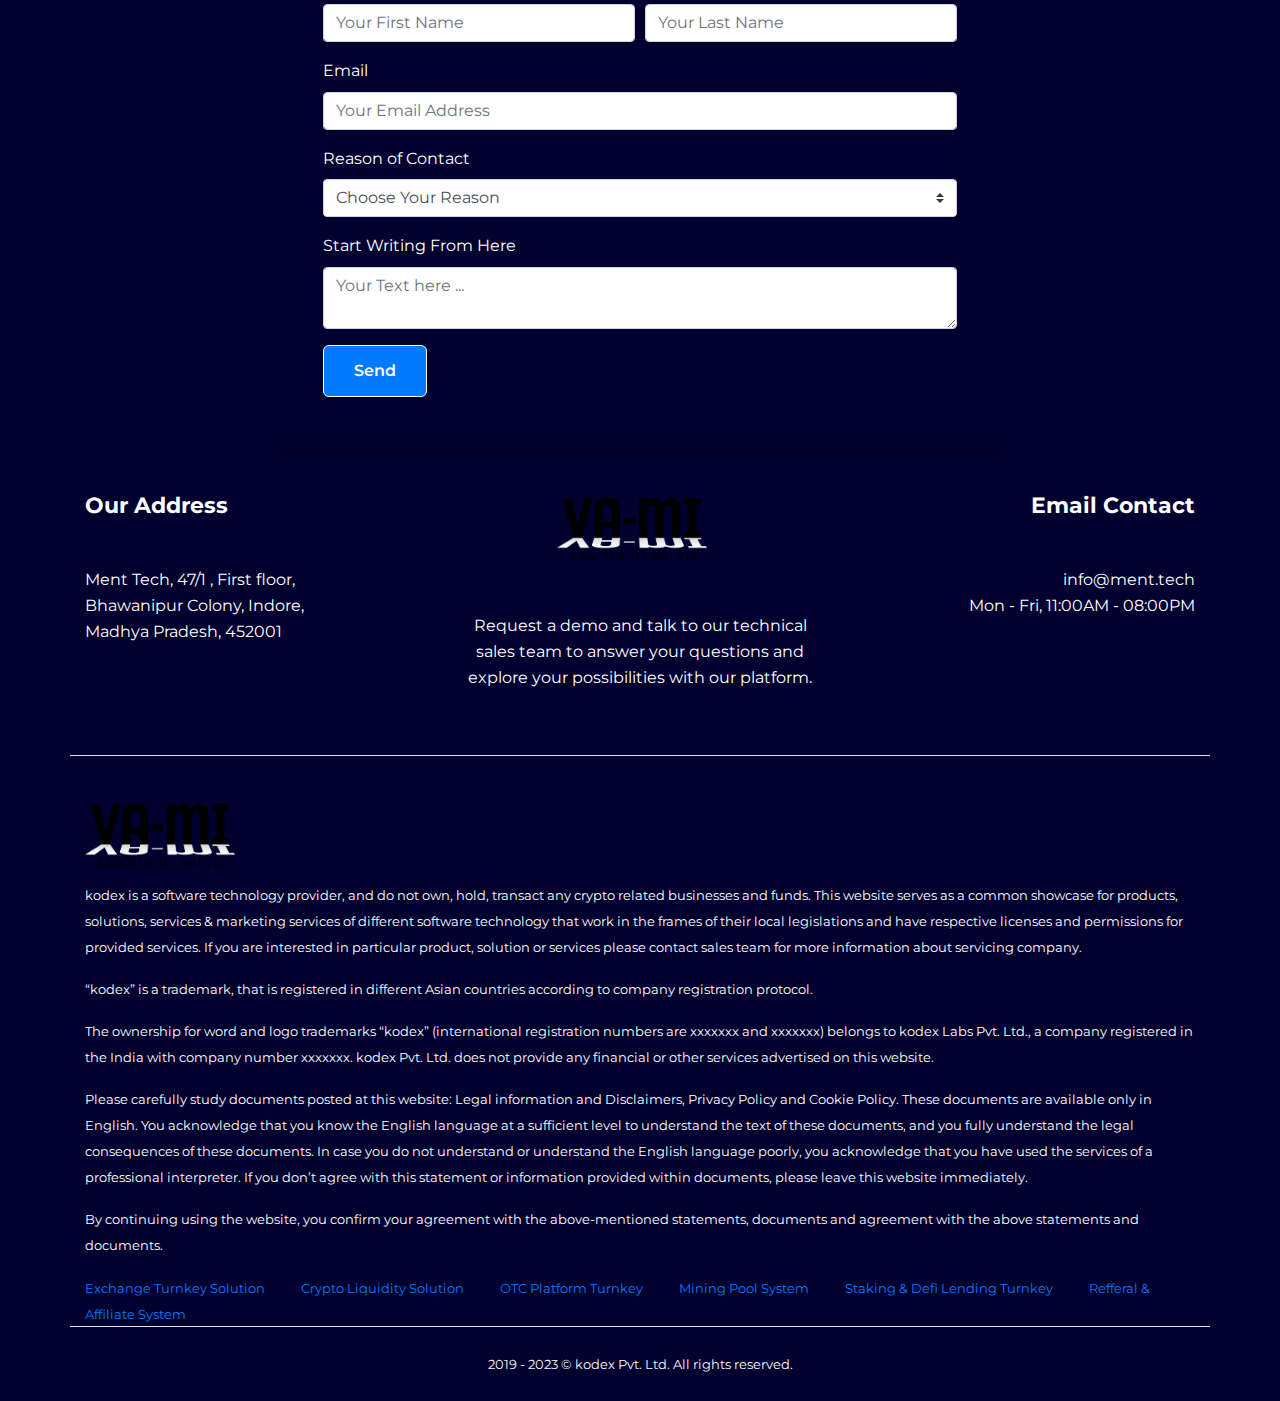
==== commit 12aa3d7b: "Initial Commit" ====
--- a/about.html
+++ b/about.html
@@ -7,8 +7,8 @@
   <!-- mobile responsive meta -->
   <meta name="viewport" content="width=device-width, initial-scale=1, maximum-scale=1" />
   <!--Favicon-->
-  <link rel="shortcut icon" href="images/favicon.ico" type="image/x-icon" />
-  <link rel="icon" href="images/favicon.ico" type="image/x-icon" />
+  <link rel="shortcut icon" href="images/favicon.png" type="image/x-icon" />
+  <link rel="icon" href="images/favicon.png" type="image/x-icon" />
 
   <!-- ** Plugins Needed for the Project ** -->
   <!-- plugins -->
@@ -31,14 +31,17 @@
         <div class="collapse navbar-collapse text-center" id="navigation">
           <ul class="navbar-nav mx-auto align-items-center">
             <li class="nav-item dropdown">
-              <a class="dropdown-toggle" type="button" id="dropdownMenuButton" data-toggle="dropdown"
+              <a class="nav-link dropdown-toggle" type="button" id="dropdownMenuButton" data-toggle="dropdown"
                 aria-haspopup="true" aria-expanded="false">
                 Products
               </a>
-              <div class="dropdown-menu" aria-labelledby="dropdownMenuButton">
-                <a class="dropdown-item" href="#">Action</a>
-                <a class="dropdown-item" href="#">Another action</a>
-                <a class="dropdown-item" href="#">Something else here</a>
+              <div class="dropdown-menu dropdown-menu-center" aria-labelledby="dropdownMenuButton">
+                <a class="dropdown-item" href="crypto-exchange.html">Exchange Turnkey Solution</a>
+                <a class="dropdown-item" href="cryptocurrency.html">Crypto Liquidity Solution</a>
+                <a class="dropdown-item" href="trading-system.html">OTC Platform Turnkey</a>
+                <a class="dropdown-item" href="mining-pool.html">Mining Pool System</a>
+                <a class="dropdown-item" href="staking-lending.html">Staking & Defi Lending Turnkey</a>
+                <a class="dropdown-item" href="affiliate.html">Refferal & Affiliate System</a>
               </div>
             </li>
             <li class="nav-item ml-3">
@@ -51,12 +54,11 @@
               <a class="nav-link" href="team.html">Our Team</a>
             </li>
           </ul>
-          <a href="contact.html" class="btn btn-sm btn-primary ml-lg-4">Demo</a>
+          <a href="contact.html" class="btn btn-sm btn-primary ml-lg-4">Request Demo</a>
         </div>
       </nav>
     </div>
   </header>
-
 
   <!-- banner -->
   <section class="section pb-5">
@@ -64,7 +66,7 @@
       <div class="row justify-content-between align-items-center">
         <div class="col-lg-6 text-center text-lg-left">
           <img src="images/dots.png" alt="" class="img-fluid" width="15%">
-          <h4 class="my-4">About Us</h4>
+          <h4 class="my-4 text-white">About Us</h4>
           <h1 class="mb-4">kodex</h1>
           <p>We are a team of passionate blockchain enthusiasts making the world a better place!</p>
         </div>
@@ -89,19 +91,19 @@
   </section>
   <!-- /One-Stop Solution -->
 
-  <!-- One-Stop Solution -->
+  <!-- With us you can -->
   <section class="section">
     <div class="container">
       <h1 class="section-title mb-3 text-center text-red">With us you can</h1>
       <div class="row">
-        <div class="col-lg-6 col-12">
+        <div class="col-lg-6 col-12 mt-3">
           <div class="card bg-light">
-            <div class="card-body" style="height:10rem;">
+            <div class="card-body about-card-height">
               <div class="row">
-                <div class="col-lg-3 pt-4 pl-5">
+                <div class="col-lg-3 pt-4 text-center col-4">
                   <span class="ti-direction-alt text-red h2"></span>
                 </div>
-                <div class="col-lg-9">
+                <div class="col-lg-9 col-8">
                   <h6>Start</h6>
                   <p>a new business or empower your existing one</p>
                 </div>
@@ -109,14 +111,14 @@
             </div>
           </div>
         </div>
-        <div class="col-lg-6 col-12">
+        <div class="col-lg-6 col-12 mt-3">
           <div class="card bg-light">
-            <div class="card-body" style="height:10rem;">
+            <div class="card-body about-card-height">
               <div class="row">
-                <div class="col-lg-3 pt-3 pl-5">
+                <div class="col-lg-3 pt-4 text-center col-4">
                   <span class="ti-direction-alt text-red h2"></span>
                 </div>
-                <div class="col-lg-9">
+                <div class="col-lg-9 col-8">
                   <h6>Ask</h6>
                   <p>for suggestions and get constructive advice</p>
                 </div>
@@ -126,12 +128,12 @@
         </div>
         <div class="col-lg-6 col-12 mt-3">
           <div class="card bg-light">
-            <div class="card-body" style="height:10rem;">
+            <div class="card-body about-card-height">
               <div class="row">
-                <div class="col-lg-3 pt-4 pl-5">
+                <div class="col-lg-3 pt-4 text-center col-4">
                   <span class="ti-direction-alt text-red h2"></span>
                 </div>
-                <div class="col-lg-9">
+                <div class="col-lg-9 col-8">
                   <h6>Learn</h6>
                   <p>about new industry features or ask us to implement them into your business model</p>
                 </div>
@@ -141,12 +143,12 @@
         </div>
         <div class="col-lg-6 col-12 mt-3">
           <div class="card bg-light">
-            <div class="card-body" style="height:10rem;">
+            <div class="card-body about-card-height">
               <div class="row">
-                <div class="col-lg-3 pt-4 pl-5">
+                <div class="col-lg-3 pt-4 text-center col-4">
                   <span class="ti-direction-alt text-red h2"></span>
                 </div>
-                <div class="col-lg-9">
+                <div class="col-lg-9 col-8">
                   <h6>Trade</h6>
                   <p>and manage your risks or allow others to trade by providing them with access to as many markets as
                     possible.</p>
@@ -158,7 +160,7 @@
       </div>
     </div>
   </section>
-  <!-- /One-Stop Solution -->
+  <!-- /With us you can -->
 
   <!-- One-Stop Solution -->
   <section class="section">
@@ -167,16 +169,16 @@
       <div class="row">
 
         <div class="col-lg-4 col-12 mt-3">
-          <div class="card shadow-sm">
-            <div class="card-body pb-0" style="height:11rem;">
+          <div class="card shadow-sm bg-light">
+            <div class="card-body pb-0" style="height:12rem;">
               <h6>Integrations with all the most popular solutions</h6>
               <p>in the market so our clients are able to get everything in one place</p>
             </div>
           </div>
         </div>
         <div class="col-lg-4 col-12 mt-3">
-          <div class="card shadow-sm">
-            <div class="card-body pb-0" style="height:11rem;">
+          <div class="card shadow-sm bg-light bg-light">
+            <div class="card-body pb-0" style="height:12rem;">
               <h6>24/7 technical support</h6>
               <p>We offer institutional-grade tools and technology and complement those capabilities with bespoke
                 attention when it come to problem solving</p>
@@ -184,8 +186,8 @@
           </div>
         </div>
         <div class="col-lg-4 col-12 mt-3">
-          <div class="card shadow-sm">
-            <div class="card-body pb-0" style="height:11rem;">
+          <div class="card shadow-sm bg-light">
+            <div class="card-body pb-0" style="height:12rem;">
               <h6>A personal account manager</h6>
               <p>from the time of contract-signing is available in your native language and is on hand to serve you all
                 way towards your success</p>
@@ -193,16 +195,16 @@
           </div>
         </div>
         <div class="col-lg-4 col-12 mt-3">
-          <div class="card shadow-sm">
-            <div class="card-body pb-0" style="height:11rem;">
+          <div class="card shadow-sm bg-light">
+            <div class="card-body pb-0" style="height:12rem;">
               <h6>Professional access to Exchange and Crypto liquidity</h6>
               <p>via multiple connection methods is available for all our clients.</p>
             </div>
           </div>
         </div>
         <div class="col-lg-4 col-12 mt-3">
-          <div class="card shadow-sm">
-            <div class="card-body pb-0" style="height:11rem;">
+          <div class="card shadow-sm bg-light">
+            <div class="card-body pb-0" style="height:12rem;">
               <h6>A full range of services</h6>
               <p>to start your own brokerage or exchange with minimum cost and maximum levels of technology and
                 professionalism</p>
@@ -263,51 +265,43 @@
   <footer>
     <div class="container">
       <div class="row align-items-center border-bottom py-5">
-        <div class="col-lg-4">
-          <ul class="list-inline footer-menu text-center text-lg-left">
-            <li class="list-inline-item">
-              <a href="about.html">About Us</a>
-            </li>
-            <li class="list-inline-item">
-              <a href="contact.html">Contact Us</a>
-            </li>
-            <li class="list-inline-item"><a href="team.html">Our Team</a></li>
-          </ul>
-        </div>
-        <div class="col-lg-4 text-center mb-4 mb-lg-0">
-          <a class="navbar-brand" href="index.html">
-            <img width="150px" src="images/logo.png" alt="theme" />
-          </a>
-        </div>
-        <div class="col-lg-4">
-          <ul class="list-inline social-icons text-lg-right text-center">
-            <li class="list-inline-item">
-              <a href="#"><i class="ti-facebook"></i></a>
-            </li>
-            <li class="list-inline-item">
-              <a href="#"><i class="ti-twitter-alt"></i></a>
-            </li>
-            <li class="list-inline-item">
-              <a href="#"><i class="ti-github"></i></a>
-            </li>
-            <li class="list-inline-item">
-              <a href="#"><i class="ti-linkedin"></i></a>
-            </li>
-          </ul>
+        <div class="col-12">
+          <div class="row">
+            <div class="col-lg-4 text-lg-left text-center">
+              <h5 class="text-white">Our Address</h5>
+              <p class="mt-lg-5 mt-2">
+                Ment Tech, 47/1 , First floor,<br> Bhawanipur Colony, Indore, <br>Madhya Pradesh, 452001
+              </p>
+            </div>
+            <div class="col-lg-4 my-5 my-lg-0 text-center">
+              <a class="navbar-brand" href="index.html">
+                <img width="150px" src="images/logo.png" alt="theme" />
+              </a>
+              <p class="mt-lg-5 mt-2">
+                Request a demo and talk to our technical sales team to answer your questions and explore your possibilities with our platform.
+              </p>
+            </div>
+            <div class="col-lg-4 text-lg-right text-center">
+              <h5 class="text-white">Email Contact</h5>
+              <p class="mt-lg-5 mt-2">info@ment.tech <br>
+                Mon - Fri, 11:00AM - 08:00PM</p>
+            </div>
+          </div>
         </div>
       </div>
       <div class="row border-bottom">
         <div class="col-lg-12 col-12">
+          <img width="150px" src="images/logo.png" alt="theme" class="mt-5" />
           <p class="small my-3">
-            kodex is a software technology provider, and do not own, hold, transact any crypto related businesses
-            and funds. This website serves as a common showcase for products, solutions, services & marketing services
-            of different software technology that work in the frames of their local legislations and have respective
+            kodex is a software technology provider, and do not own, hold, transact any crypto related businesses and
+            funds. This website serves as a common showcase for products, solutions, services & marketing services of
+            different software technology that work in the frames of their local legislations and have respective
             licenses and permissions for provided services. If you are interested in particular product, solution or
             services please contact sales team for more information about servicing company.
           </p>
           <p class="small mb-3">
-            “kodex” is a trademark, that is registered in different Asian countries according to company
-            registration protocol.
+            “kodex” is a trademark, that is registered in different Asian countries according to company registration
+            protocol.
           </p>
           <p class="small mb-3">
             The ownership for word and logo trademarks “kodex” (international registration numbers are xxxxxxx and
@@ -327,37 +321,36 @@
             and agreement with the above statements and documents.
           </p>
           <span class="my-3 mr-3">
-            <a class="small text-red" href="about.html">Exchange Turnkey Solution</a>
-          </span>
-          <span class="m-3">
-            <a class="small text-red" href="contact.html">Crypto Liquidity Solution</a>
-          </span>
-          <span class="m-3">
-            <a class="small text-red" href="team.html">OTC Platform Turnkey</a>
-          </span>
-          <span class="m-3">
-            <a class="small text-red" href="about.html">Mining Pool System</a>
-          </span>
-          <span class="m-3">
-            <a class="small text-red" href="contact.html">Staking & Defi Lending Turnkey</a>
-          </span>
-          <span class="m-3">
-            <a class="small text-red" href="team.html">Refferal & Affiliate System</a>
-          </span>
+            <a class="small text-red" href="crypto-exchange.html">Exchange Turnkey Solution</a>
+          </span>
+          <span class="m-3">
+            <a class="small text-red" href="cryptocurrency.html">Crypto Liquidity Solution</a>
+          </span>
+          <span class="m-3">
+            <a class="small text-red" href="trading-system.html">OTC Platform Turnkey</a>
+          </span>
+          <span class="m-3">
+            <a class="small text-red" href="mining-pool.html">Mining Pool System</a>
+          </span>
+          <span class="m-3">
+            <a class="small text-red" href="staking-lending.html">Staking & Defi Lending Turnkey</a>
+          </span>
+          <span class="m-3">
+            <a class="small text-red" href="affiliate.html">Refferal & Affiliate System</a>
+          </span>
+
         </div>
       </div>
       <div class="py-4 text-center">
-        <small class="text-light">2019 - 2020 © kodex Pvt. Ltd. All rights reserved.</small>
+        <small class="text-light">2019 - 2023 © kodex Pvt. Ltd. All rights reserved.</small>
       </div>
     </div>
   </footer>
+
 
   <!-- plugins -->
   <script src="plugins/jQuery/jquery.min.js"></script>
   <script src="plugins/bootstrap/bootstrap.min.js"></script>
-  <!-- <script src="plugins/masonry/masonry.min.js"></script> -->
-  <!-- <script src="plugins/clipboard/clipboard.min.js"></script> -->
-  <!-- <script src="plugins/match-height/jquery.matchHeight-min.js"></script> -->
   <script src="js/script.js"></script>
 
 </body>
--- a/css/style.css
+++ b/css/style.css
@@ -4,18 +4,34 @@
   -webkit-font-smoothing: antialiased;
   font-size: 16px;
   line-height: 1.6;
-  color: #333;
+  color: #ffffff;
+  background-color: #01002f;
 }
 
 p,
 .paragraph {
   font-weight: 400;
-  color: #333;
+  /* color: #333; */
+  color: #ffffff;
   font-size: 16px;
   line-height: 26px;
   font-family: "Montserrat", sans-serif;
 }
 
+h1,
+h2,
+h3,
+h4,
+h5,
+h6{
+  /* color: #222; */
+  color: #ffffff;
+  font-family: "Montserrat", sans-serif;
+  font-weight: 700;
+  line-height: 1.2;
+}
+
+.bg-white 
 h1,
 h2,
 h3,
@@ -26,6 +42,31 @@
   font-family: "Montserrat", sans-serif;
   font-weight: 700;
   line-height: 1.2;
+}
+
+.bg-light 
+h1,
+h2,
+h3,
+h4,
+h5,
+h6 {
+  color: #222;
+  font-family: "Montserrat", sans-serif;
+  font-weight: 700;
+  line-height: 1.2;
+}
+.bg-white p  {
+  color: #222;
+  font-family: "Montserrat", sans-serif;
+}
+.bg-light p  {
+  color: #222;
+  font-family: "Montserrat", sans-serif;
+}
+
+.card-text{
+  color: #222;
 }
 
 h1,
@@ -104,7 +145,12 @@
   padding: 10px 25px;
 }
 
+<<<<<<< HEAD
 .btn-primary {
+  background: #343a40;
+  color: #ff5c2a;
+=======
+/* .btn-primary {
   background: #ff0043;
   color: #fff;
   border-color: #ff0043;
@@ -112,6 +158,7 @@
 .btn-primary {
   background: #fff;
   color: #ff0043;
+>>>>>>> a40e335cbf4269bf24afe5ab3fcaa416f1c70721
   border-color: #e7e7e7;
 }
 .btn-primary:active,
@@ -119,37 +166,37 @@
 .btn-primary:focus,
 .btn-primary.focus,
 .btn-primary.active {
-  background: #cc0036 !important;
-  border-color: #cc0036 !important;
+  background: #e93802 !important;
+  border-color: #e93802 !important;
 }
 
 .btn-outline-primary {
   background: transparent;
-  color: #ff0043;
-  border-color: #ff0043;
+  color: #ff5c2a;
+  border-color: #ff5c2a;
 }
 .btn-outline-primary:active,
 .btn-outline-primary:hover,
 .btn-outline-primary:focus,
 .btn-outline-primary.focus,
 .btn-outline-primary.active {
-  background: #cc0036 !important;
-  border-color: #cc0036 !important;
-  color: #fff;
-}
+  background: #e93802 !important;
+  border-color: #e93802 !important;
+  color: #fff;
+} */
 
 body {
-  background-color: #fff;
+  background-color: #01002f;
   overflow-x: hidden;
 }
 
 ::-moz-selection {
-  background: #ff3369;
+  background: #007bff;
   color: #fff;
 }
 
 ::selection {
-  background: #ff3369;
+  background: #007bff;
   color: #fff;
 }
 
@@ -201,7 +248,11 @@
 }
 
 a:hover {
-  color: #ff0043;
+<<<<<<< HEAD
+  color: #ff5c2a;
+=======
+  color: #0056b3;
+>>>>>>> a40e335cbf4269bf24afe5ab3fcaa416f1c70721
 }
 
 .slick-slide {
@@ -267,11 +318,19 @@
 }
 
 .bg-primary {
-  background: #ff0043 !important;
+<<<<<<< HEAD
+  background: #ff5c2a !important;
 }
 
 .text-primary {
-  color: #ff0043 !important;
+  color: #ff5c2a !important;
+=======
+  background: #007bff !important;
+}
+
+.text-primary {
+  color: #007bff !important;
+>>>>>>> a40e335cbf4269bf24afe5ab3fcaa416f1c70721
 }
 
 .text-light {
@@ -353,10 +412,14 @@
 }
 
 .navbar-light .navbar-nav .nav-link {
-  color: #222;
+  color: #007bff;
 }
 .navbar-light .navbar-nav .nav-link:hover {
-  color: #ff0043;
+<<<<<<< HEAD
+  color: #ff5c2a;
+=======
+  color: #145faf;
+>>>>>>> a40e335cbf4269bf24afe5ab3fcaa416f1c70721
 }
 
 .navbar-expand-lg .navbar-nav .nav-link {
@@ -396,11 +459,11 @@
 .search-wrapper button {
   position: absolute;
   right: 10px;
-  top: 50%;
+  top: 24%;
   transform: translateY(-50%);
 }
 .search-wrapper button i {
-  color: #ff0043;
+  color: #ff5c2a;
 }
 
 .card {
@@ -411,7 +474,7 @@
   padding: 35px;
 }
 .card-icon {
-  background: #ff0043;
+  background: #ff5c2a;
   color: #fff;
   height: 55px;
   width: 60px;
@@ -444,7 +507,11 @@
   line-height: 42px;
   text-align: center;
   color: #fff;
-  background: #ff0043;
+<<<<<<< HEAD
+  background: #ff5c2a;
+=======
+  background: #007bff;
+>>>>>>> a40e335cbf4269bf24afe5ab3fcaa416f1c70721
   border-radius: 6px;
 }
 
@@ -454,11 +521,15 @@
 .footer-menu a {
   display: block;
   padding: 10px;
-  color: #333;
+  color: #fff;
   transition: 0.2s ease;
 }
 .footer-menu a:hover {
-  color: #ff0043;
+<<<<<<< HEAD
+  color: #ff5c2a;
+=======
+  color: #0261c7;
+>>>>>>> a40e335cbf4269bf24afe5ab3fcaa416f1c70721
 }
 
 /* sidenav */
@@ -483,7 +554,7 @@
   display: none;
 }
 .sidenav .parent > a {
-  color: #ff0043 !important;
+  color: #ff5c2a !important;
   position: relative;
   margin-left: 10px;
 }
@@ -494,7 +565,7 @@
   top: 25%;
   height: 50%;
   width: 1px;
-  background: #ff0043;
+  background: #ff5c2a;
 }
 .sidenav .parent ul {
   display: block;
@@ -539,7 +610,7 @@
   justify-content: space-between;
 }
 .pagination a {
-  color: #ff0043;
+  color: #ff5c2a;
   font-size: 18px;
   font-weight: 500;
 }
@@ -568,7 +639,7 @@
   display: none;
 }
 .code-tabs .nav-tabs .nav-item.active {
-  background: #ff0043;
+  background: #ff5c2a;
 }
 .code-tabs .nav-tabs .nav-item.active .nav-link {
   color: #fff;
@@ -581,7 +652,7 @@
   position: relative;
 }
 pre .copy-to-clipboard {
-  background: #ff0043;
+  background: #ff5c2a;
   color: #fff;
   cursor: pointer;
   padding: 4px 5px;
@@ -610,7 +681,7 @@
   font-weight: 500;
 }
 .autocomplete-suggestions .autocomplete-suggestion.selected {
-  background: #ff0043;
+  background: #ff5c2a;
 }
 
 .search-item a {
@@ -618,7 +689,7 @@
   display: block;
 }
 .search-item a:hover {
-  color: #ff0043;
+  color: #ff5c2a;
 }
 .search-item:not(:last-child) {
   border-bottom: 1px solid #e2e2e2;
@@ -646,7 +717,7 @@
 }
 .form-group .form-control:focus {
   outline: 0;
-  border-color: #ff0043;
+  border-color: #ff5c2a;
   box-shadow: none;
 }
 .form-group .custom-select {
@@ -720,7 +791,7 @@
 }
 .content a {
   text-decoration: underline;
-  color: #ff0043;
+  color: #ff5c2a;
 }
 .content ol,
 .content ul {
@@ -744,7 +815,7 @@
   height: 8px;
   width: 8px;
   border-radius: 50%;
-  background: #ff0043;
+  background: #ff5c2a;
   left: 3px;
   top: 8px;
 }
@@ -843,7 +914,7 @@
   font-size: 20px !important;
   color: #222;
   padding: 20px 40px;
-  border-left: 2px solid #ff0043;
+  border-left: 2px solid #ff5c2a;
   margin: 40px 0;
   font-weight: bold;
   background: #fbfbfb;
@@ -865,35 +936,44 @@
   display: none;
 }
 .text-red {
-  color: #ff0043;
+<<<<<<< HEAD
+  color: #ff5c2a;
 }
 .card-icon-custom {
   font-size: 50px;
-  background: #ff0043;
+  background: #ff5c2a;
+=======
+  color: #007bff;
+}
+.card-icon-custom {
+  font-size: 50px;
+  background: #007bff;
+>>>>>>> a40e335cbf4269bf24afe5ab3fcaa416f1c70721
   padding: 10px;
   border-radius: 50%;
   color: #fff;
-  border: 8px solid #fff;
   margin-top: 0px;
-  position: absolute;
-}
-.nav-pills .nav-link.active, .nav-pills .show>.nav-link {
-  color: #fff;
-  background-color: #ff0043;
-}
-.rotation-animation {
-  display: inline-block; /* or inline, block, etc. depending on your layout */
-  animation: rotate 20s infinite linear; /* adjust the duration and timing as needed */
-}
-
-@keyframes rotate {
-  from {
-    transform: rotate(0deg);
-  }
-  to {
-    transform: rotate(360deg);
-  }
-}
+}
+.nav-pills .nav-link.active,
+.nav-pills .show > .nav-link {
+  color: #fff;
+<<<<<<< HEAD
+  background-color: #ff5c2a;
+=======
+  background-color: #007bff;
+>>>>>>> a40e335cbf4269bf24afe5ab3fcaa416f1c70721
+}
+/* mobile view */
+@media (max-width: 767px) {
+  .search-wrapper button {
+    position: absolute;
+    right: 10px;
+    top: 18%;
+    transform: translateY(-50%);
+  }
+}
+<<<<<<< HEAD
+=======
 
 
 .timeline div {
@@ -901,7 +981,7 @@
   height: 40px;
 }
 .timeline hr {
-  border-top: 3px solid #ff0043;
+  border-top: 3px solid #007bff;
   margin: 0;
   top: 17px;
   position: relative;
@@ -911,7 +991,7 @@
   overflow: hidden;
 }
 .timeline .corner {
-  border: 3px solid #ff0043;
+  border: 3px solid #007bff;
   width: 100%;
   position: relative;
   border-radius: 15px;
@@ -935,9 +1015,91 @@
 .circle {
   padding: 13px 20px;
   border-radius: 50%;
-  background-color: #ff0043;
+  background-color: #007bff;
   color: #fff;
   max-height: 50px;
   z-index: 2;
 }
 
+.dropdown-menu.dropdown-menu-animated {
+  animation: fadeIn 0.3s ease-in-out;
+}
+
+@keyframes fadeIn {
+  from {
+    opacity: 0;
+    transform: translateY(-10px);
+  }
+  to {
+    opacity: 1;
+    transform: translateY(0);
+  }
+}
+.dropdown-menu.dropdown-menu-center {
+  left: -60% !important;
+}
+.carousel-item {
+  transition: transform 1s ease-in-out;
+}
+
+.section-title{
+  color:#999 !important;
+}
+.nav-pills .nav-link {
+  color: #222;
+}
+
+/* windows view */
+@media (min-width: 991px) {
+  .home-card-height{
+    height: 420px;
+  }
+  .about-card-height{
+    height:10rem;
+  }
+  .pool-card-height{
+    height: 150px;
+  }
+  .affiliate-card-height{
+    height: 120px;
+  }
+  .trading-card-height{
+    height: 120px;
+  }
+  .laptop-web-page{
+    width:76%;
+    margin: 37px 125px;
+  }
+  .laptop-web-slider{
+    width:76%;
+    margin: 37px 125px;
+  }
+}
+/* mobile view */
+@media (max-width: 767px) {
+  .home-card-height{
+    height: auto;
+  }
+  .about-card-height{
+    height: auto;
+  }
+  .pool-card-height{
+    height: auto;
+  }
+  .affiliate-card-height{
+    height: auto;
+  }
+  .trading-card-height{
+    height: auto;
+  }
+  .laptop-web-page{
+    margin: 12px 40px;
+    width: 72%;
+  }
+  .laptop-web-slider{
+    margin: 0px 34px;
+    width: 72%;
+  }
+  
+}
+>>>>>>> a40e335cbf4269bf24afe5ab3fcaa416f1c70721
